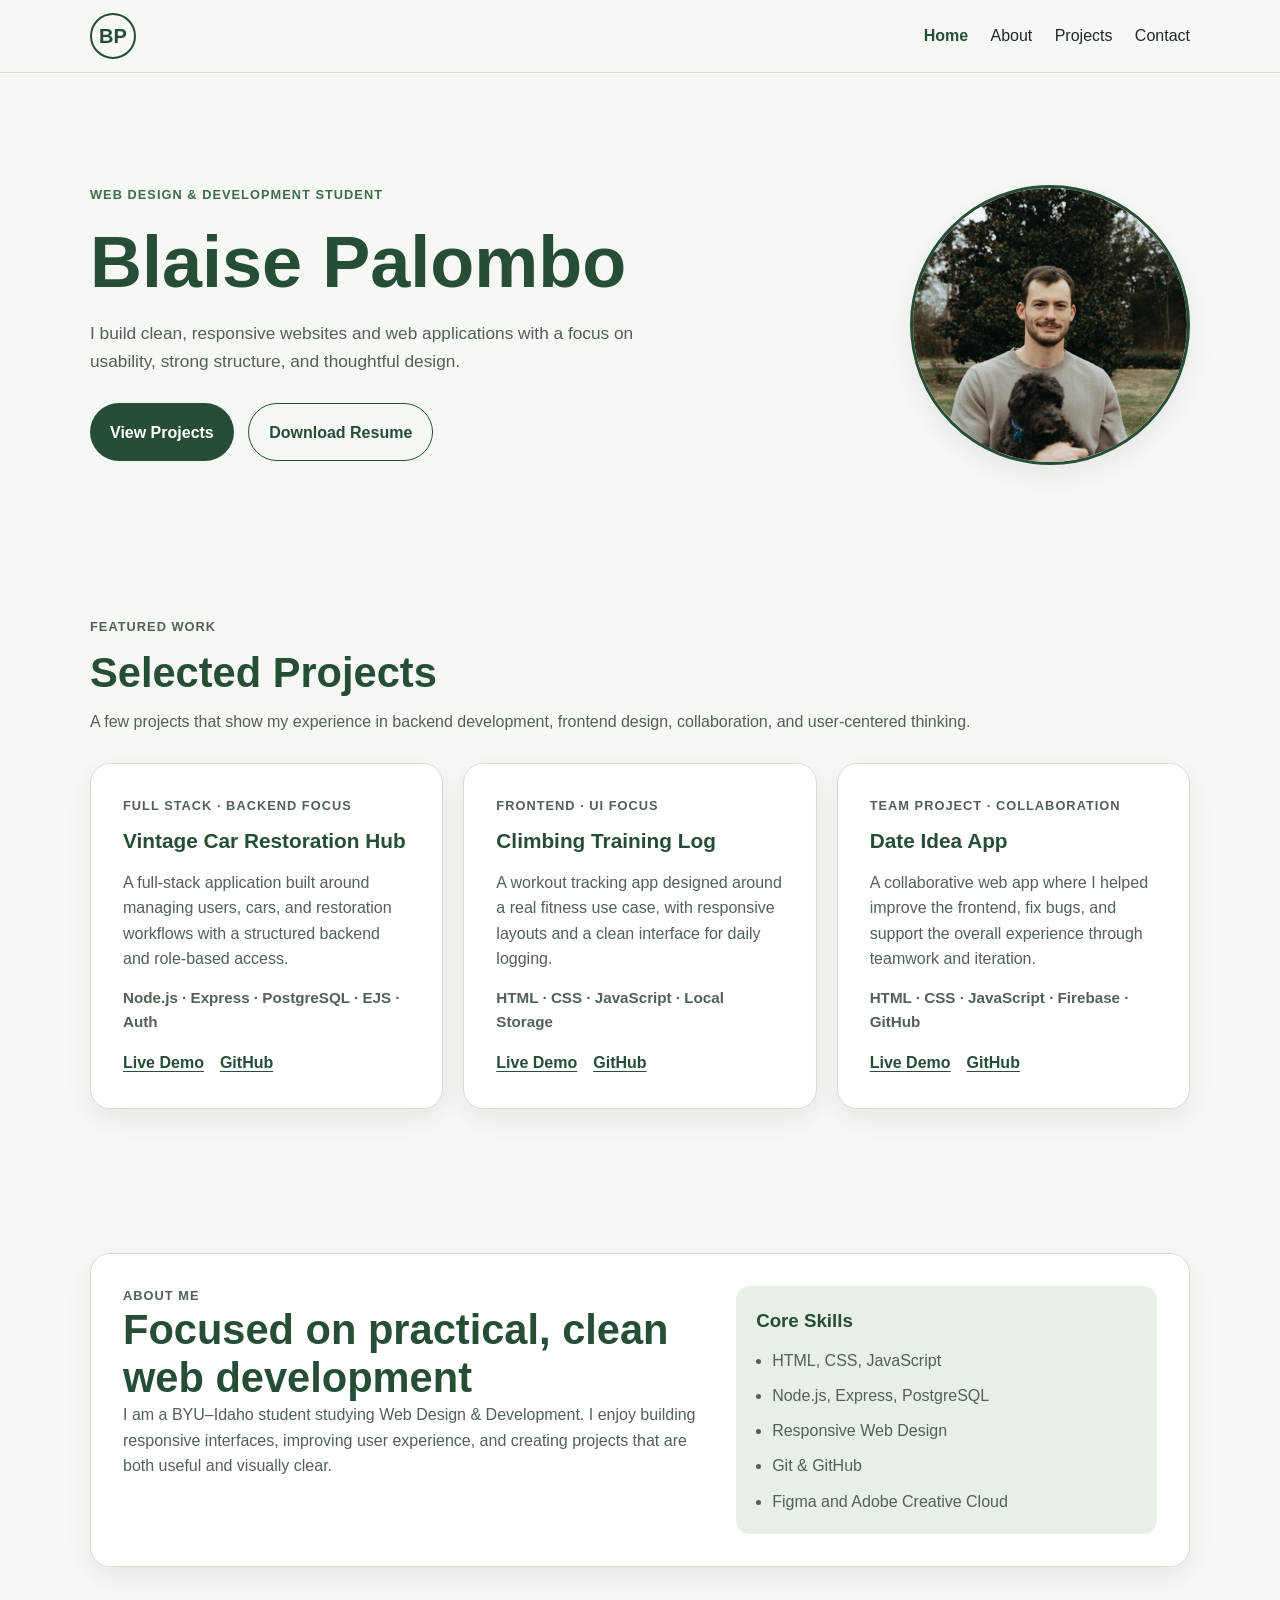
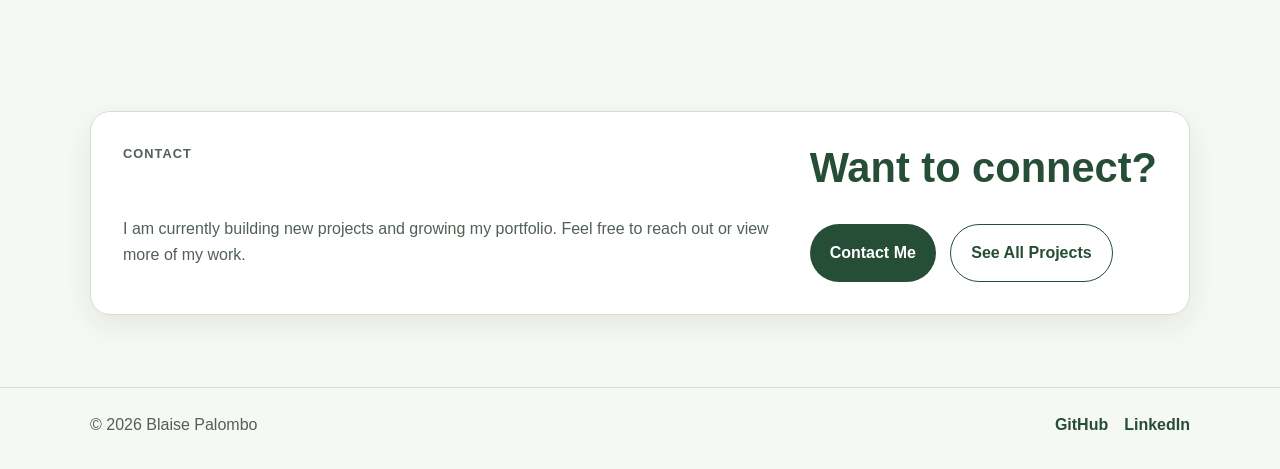
==== index.html @ 8763cf93 "updated project cards a bit" ====
<!DOCTYPE html>
<html lang="en">
<head>
  <meta charset="UTF-8" />
  <meta name="viewport" content="width=device-width, initial-scale=1.0" />
  <title>Blaise Palombo | Portfolio</title>
  <meta
    name="description"
    content="Portfolio website for Blaise Palombo, a Web Design & Development student building responsive web applications and user-focused digital experiences."
  />
  <link rel="stylesheet" href="css/styles.css" />
</head>
<body>
  <header class="site-header">
    <div class="container nav-wrapper">
      <a href="index.html" class="logo">BP</a>

      <button class="menu-toggle" aria-label="Toggle navigation" aria-expanded="false">
        <span></span>
        <span></span>
        <span></span>
      </button>

      <nav class="site-nav">
        <ul class="nav-list">
          <li><a href="index.html" class="active">Home</a></li>
          <li><a href="about.html">About</a></li>
          <li><a href="projects.html">Projects</a></li>
          <li><a href="contact.html">Contact</a></li>
        </ul>
      </nav>
    </div>
  </header>

  <main>
    <section class="hero">
      <div class="container hero-content">
        <p class="eyebrow hero-eyebrow">Web Design & Development Student</p>

        <div class="hero-title-wrap">
          <h1>Blaise Palombo</h1>
        </div>

        <div class="hero-image">
          <img src="images/personal_image.jpeg" alt="Blaise Palombo profile photo" />
        </div>

        <p class="hero-text">
          I build clean, responsive websites and web applications with a focus on
          usability, strong structure, and thoughtful design.
        </p>

        <div class="hero-buttons">
          <a href="projects.html" class="btn btn-primary">View Projects</a>
          <a href="assets/resume.pdf" class="btn btn-secondary" download>Download Resume</a>
        </div>
      </div>
    </section>

    <section class="featured-projects section-padding">
      <div class="container">
        <div class="section-heading">
          <p class="section-label">Featured Work</p>
          <h2>Selected Projects</h2>
          <p>
            A few projects that show my experience in backend development,
            frontend design, collaboration, and user-centered thinking.
          </p>
        </div>

        <div class="project-grid">
          <article class="project-card" onclick="window.location.href='projects.html#car-project'">
            <div class="project-card-content">
              <p class="project-tag">Full Stack · Backend Focus</p>
              <h3>Vintage Car Restoration Hub</h3>
              <p>
                A full-stack application built around managing users, cars, and
                restoration workflows with a structured backend and role-based access.
              </p>
              <p class="tech-stack">Node.js · Express · PostgreSQL · EJS · Auth</p>
              <div class="card-links">
                <a href="https://cse340-final-project-2wjq.onrender.com/" target="_blank" rel="noopener noreferrer" onclick="event.stopPropagation()">Live Demo</a>
                <a href="https://github.com/blaisepalombo/CSE340_FINAL_PROJECT" target="_blank" rel="noopener noreferrer" onclick="event.stopPropagation()">GitHub</a>
              </div>
            </div>
          </article>

          <article class="project-card" onclick="window.location.href='projects.html#climbing-project'">
            <div class="project-card-content">
              <p class="project-tag">Frontend · UI Focus</p>
              <h3>Climbing Training Log</h3>
              <p>
                A workout tracking app designed around a real fitness use case, with
                responsive layouts and a clean interface for daily logging.
              </p>
              <p class="tech-stack">HTML · CSS · JavaScript · Local Storage</p>
              <div class="card-links">
                <a href="https://climbing-training-log.onrender.com/" target="_blank" rel="noopener noreferrer" onclick="event.stopPropagation()">Live Demo</a>
                <a href="https://github.com/blaisepalombo/climbing-training-log" target="_blank" rel="noopener noreferrer" onclick="event.stopPropagation()">GitHub</a>
              </div>
            </div>
          </article>

          <article class="project-card" onclick="window.location.href='projects.html#date-project'">
            <div class="project-card-content">
              <p class="project-tag">Team Project · Collaboration</p>
              <h3>Date Idea App</h3>
              <p>
                A collaborative web app where I helped improve the frontend, fix bugs,
                and support the overall experience through teamwork and iteration.
              </p>
              <p class="tech-stack">HTML · CSS · JavaScript · Firebase · GitHub</p>
              <div class="card-links">
                <a href="https://wdd-x99-86659873-cf284.web.app/" target="_blank" rel="noopener noreferrer" onclick="event.stopPropagation()">Live Demo</a>
                <a href="https://github.com/ryguy8803/WDD-X99?tab=readme-ov-file" target="_blank" rel="noopener noreferrer" onclick="event.stopPropagation()">GitHub</a>
              </div>
            </div>
          </article>
        </div>
      </div>
    </section>

    <section class="about-preview section-padding">
      <div class="container about-preview-box">
        <div>
          <p class="section-label">About Me</p>
          <h2>Focused on practical, clean web development</h2>
          <p>
            I am a BYU–Idaho student studying Web Design & Development. I enjoy
            building responsive interfaces, improving user experience, and creating
            projects that are both useful and visually clear.
          </p>
        </div>

        <div class="skills-box">
          <h3>Core Skills</h3>
          <ul>
            <li>HTML, CSS, JavaScript</li>
            <li>Node.js, Express, PostgreSQL</li>
            <li>Responsive Web Design</li>
            <li>Git & GitHub</li>
            <li>Figma and Adobe Creative Cloud</li>
          </ul>
        </div>
      </div>
    </section>

    <section class="contact-cta section-padding">
      <div class="container cta-box">
        <p class="section-label">Contact</p>
        <h2>Want to connect?</h2>
        <p>
          I am currently building new projects and growing my portfolio. Feel free
          to reach out or view more of my work.
        </p>
        <div class="hero-buttons">
          <a href="contact.html" class="btn btn-primary">Contact Me</a>
          <a href="projects.html" class="btn btn-secondary">See All Projects</a>
        </div>
      </div>
    </section>
  </main>

  <footer class="site-footer">
    <div class="container footer-content">
      <p>&copy; 2026 Blaise Palombo</p>
      <div class="footer-links">
        <a href="https://github.com/blaisepalombo" target="_blank" rel="noopener noreferrer">GitHub</a>
        <a href="https://www.linkedin.com/in/blaise-palombo-29345a337" target="_blank" rel="noopener noreferrer">LinkedIn</a>
      </div>
    </div>
  </footer>

  <script src="js/main.js"></script>
</body>
</html>
---- css/styles.css ----
@import url("./base.css");
@import url("./components.css");
@import url("./pages.css");
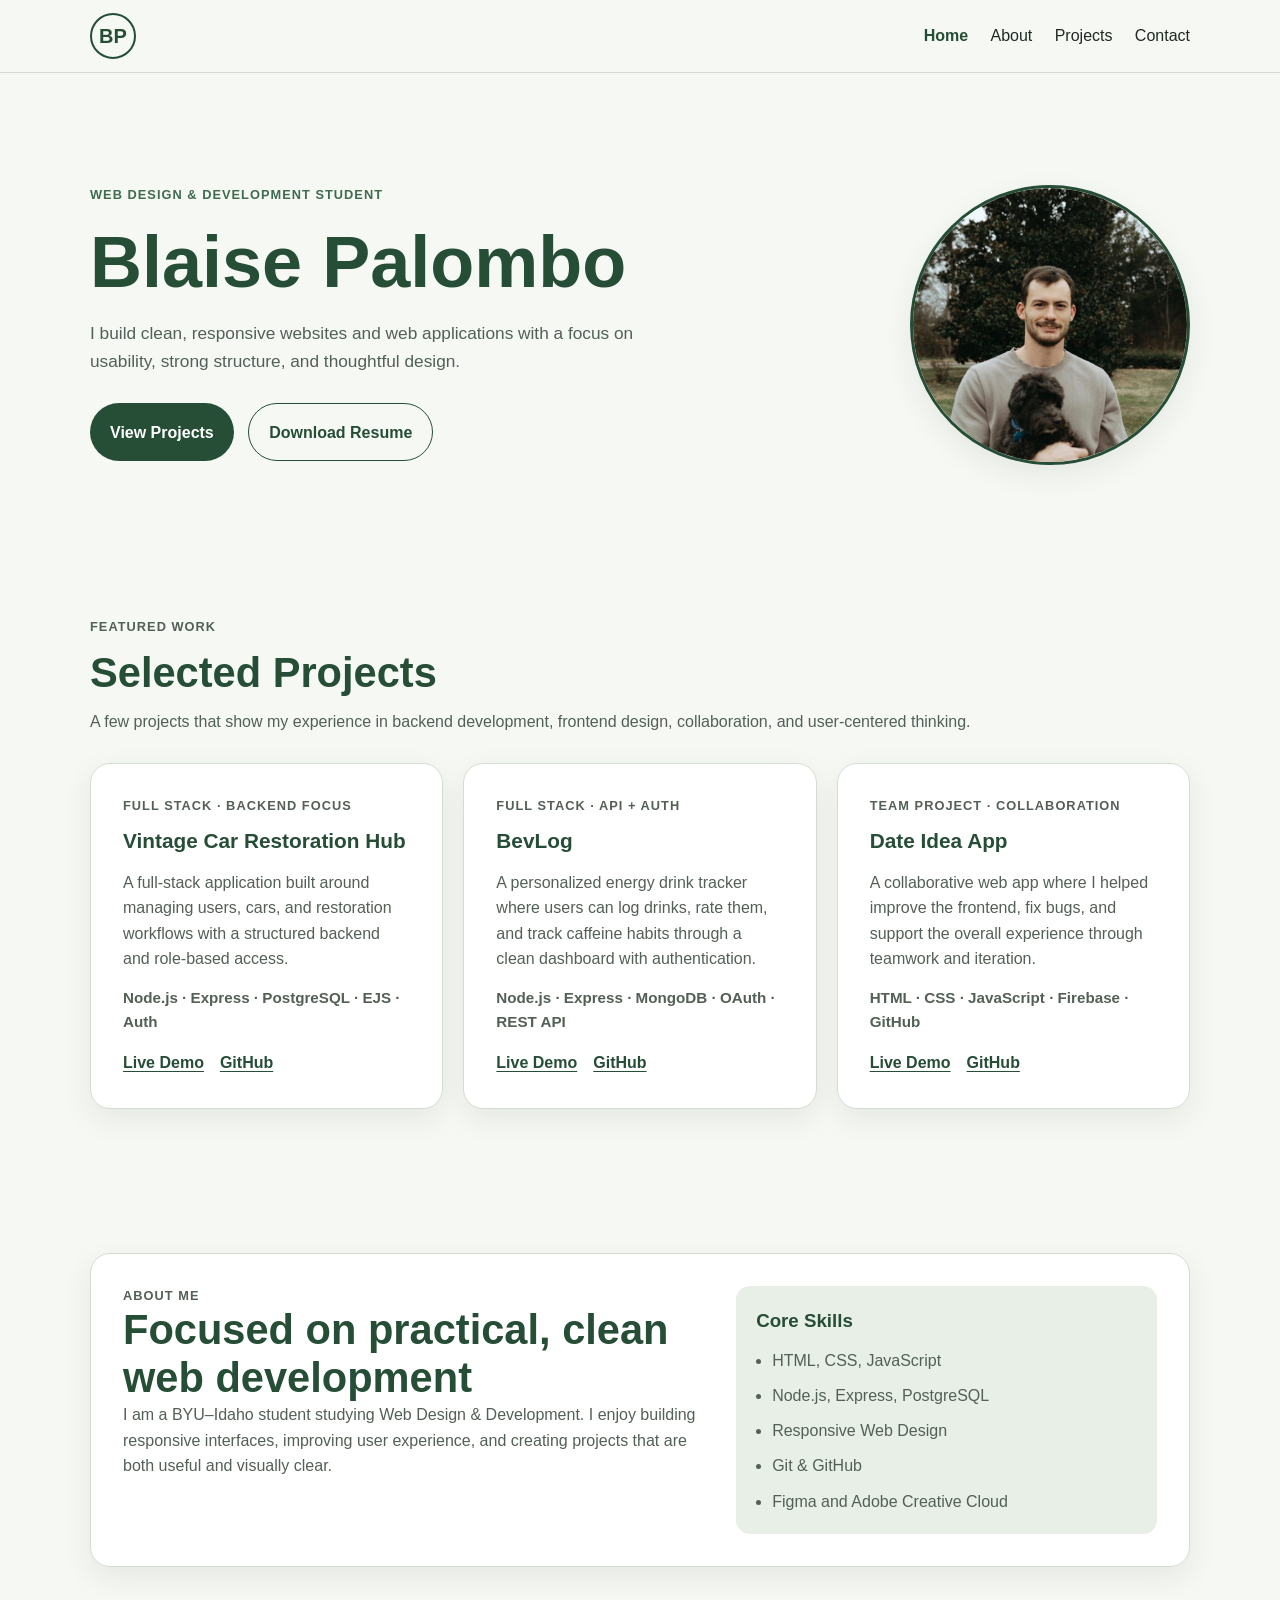
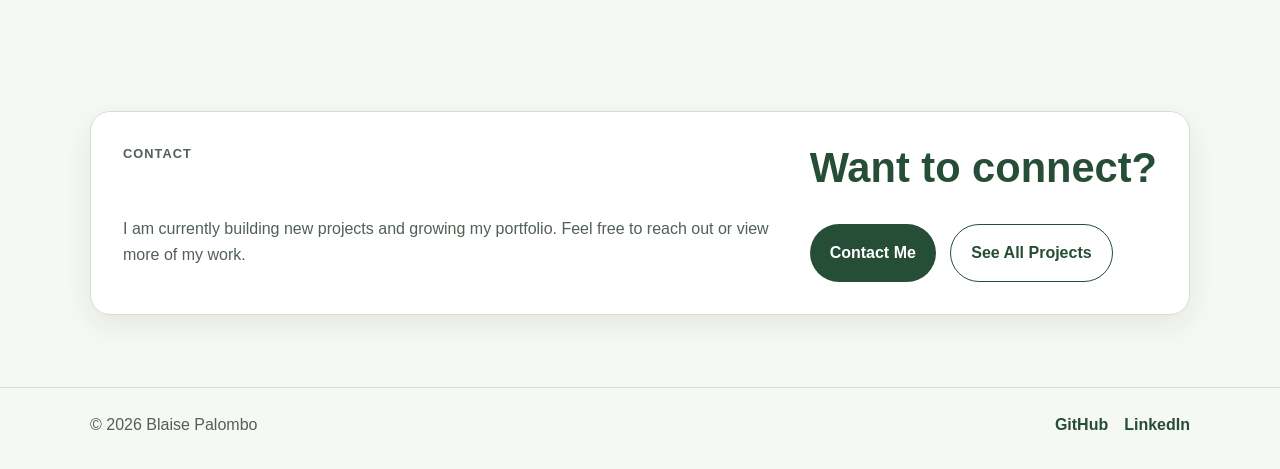
==== commit af83e0e0: "added new project, reorganized" ====
--- a/index.html
+++ b/index.html
@@ -85,18 +85,18 @@
             </div>
           </article>
 
-          <article class="project-card" onclick="window.location.href='projects.html#climbing-project'">
+          <article class="project-card" onclick="window.location.href='projects.html#bevlog-project'">
             <div class="project-card-content">
-              <p class="project-tag">Frontend · UI Focus</p>
-              <h3>Climbing Training Log</h3>
+              <p class="project-tag">Full Stack · API + Auth</p>
+              <h3>BevLog</h3>
               <p>
-                A workout tracking app designed around a real fitness use case, with
-                responsive layouts and a clean interface for daily logging.
+                A personalized energy drink tracker where users can log drinks, rate them,
+                and track caffeine habits through a clean dashboard with authentication.
               </p>
-              <p class="tech-stack">HTML · CSS · JavaScript · Local Storage</p>
+              <p class="tech-stack">Node.js · Express · MongoDB · OAuth · REST API</p>
               <div class="card-links">
-                <a href="https://climbing-training-log.onrender.com/" target="_blank" rel="noopener noreferrer" onclick="event.stopPropagation()">Live Demo</a>
-                <a href="https://github.com/blaisepalombo/climbing-training-log" target="_blank" rel="noopener noreferrer" onclick="event.stopPropagation()">GitHub</a>
+                <a href="https://project-2-80o0.onrender.com/" target="_blank" rel="noopener noreferrer" onclick="event.stopPropagation()">Live Demo</a>
+                <a href="https://github.com/blaisepalombo/Project_2" target="_blank" rel="noopener noreferrer" onclick="event.stopPropagation()">GitHub</a>
               </div>
             </div>
           </article>
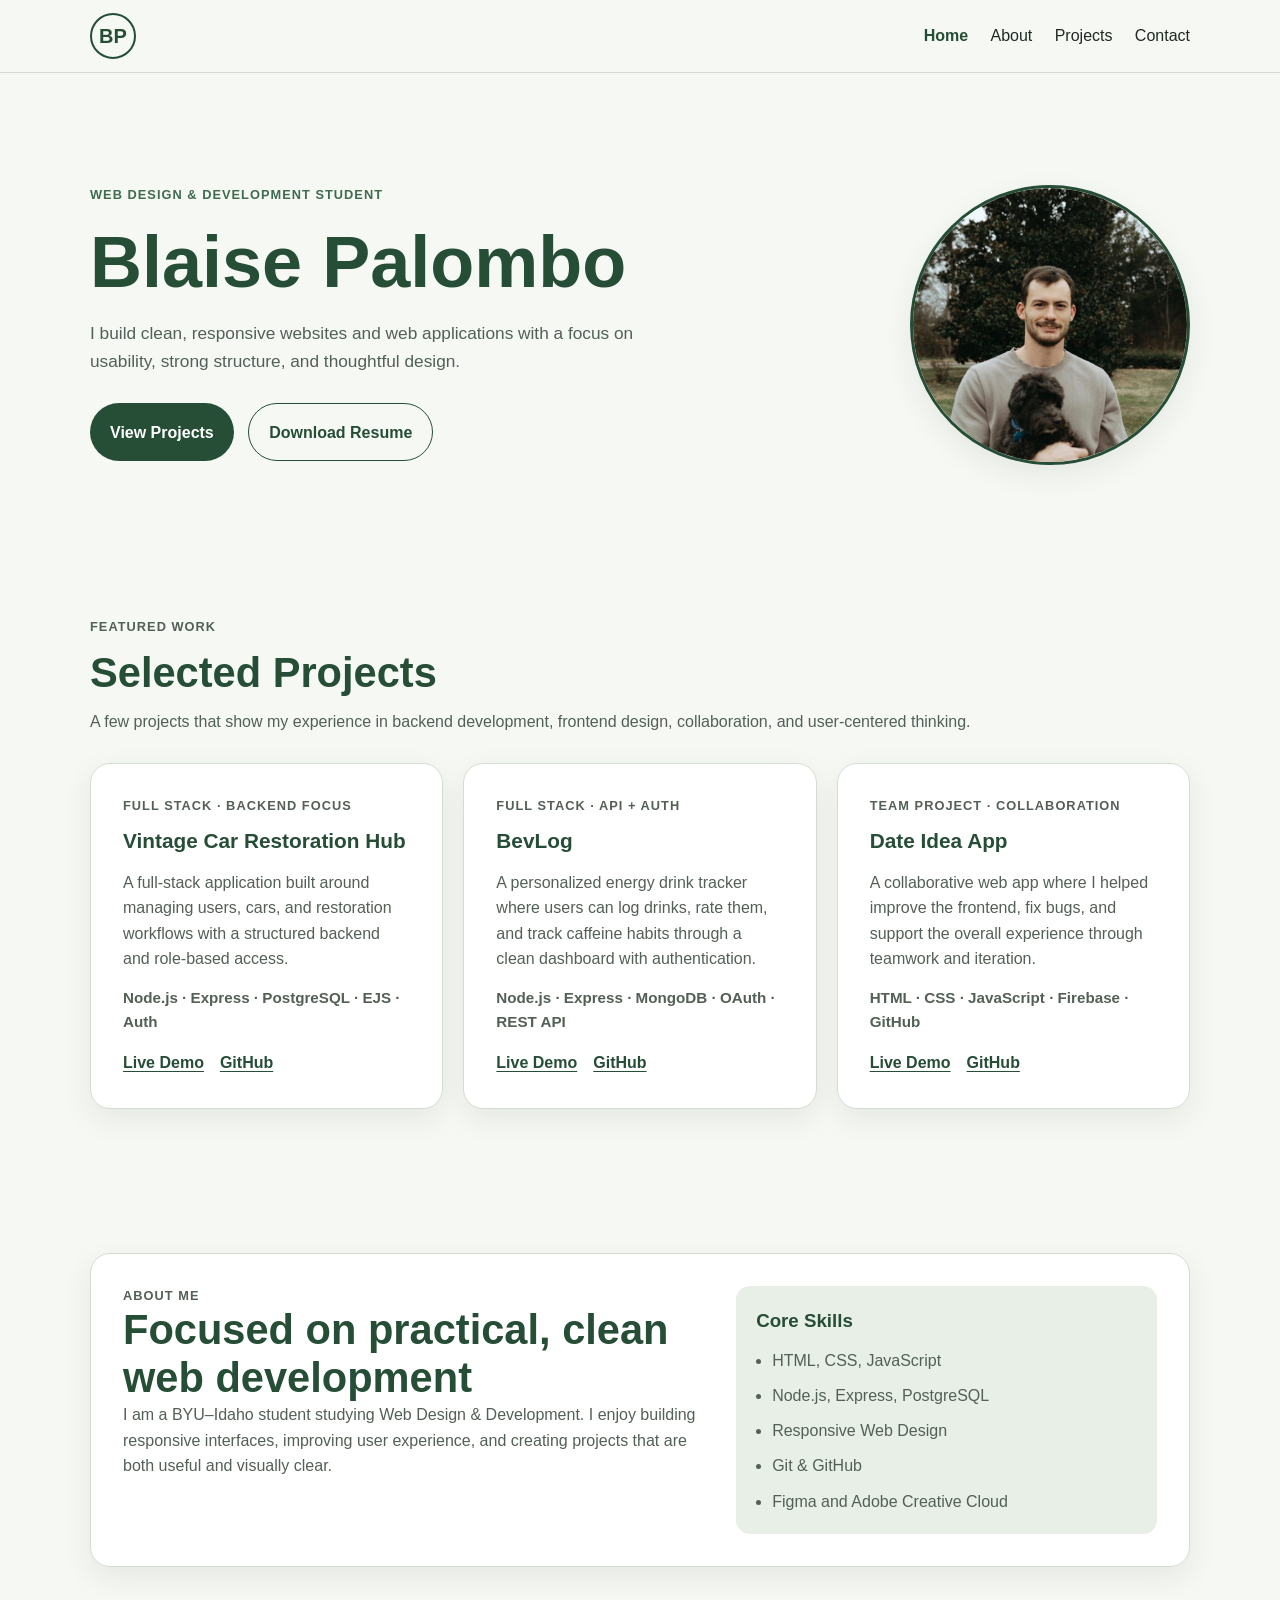
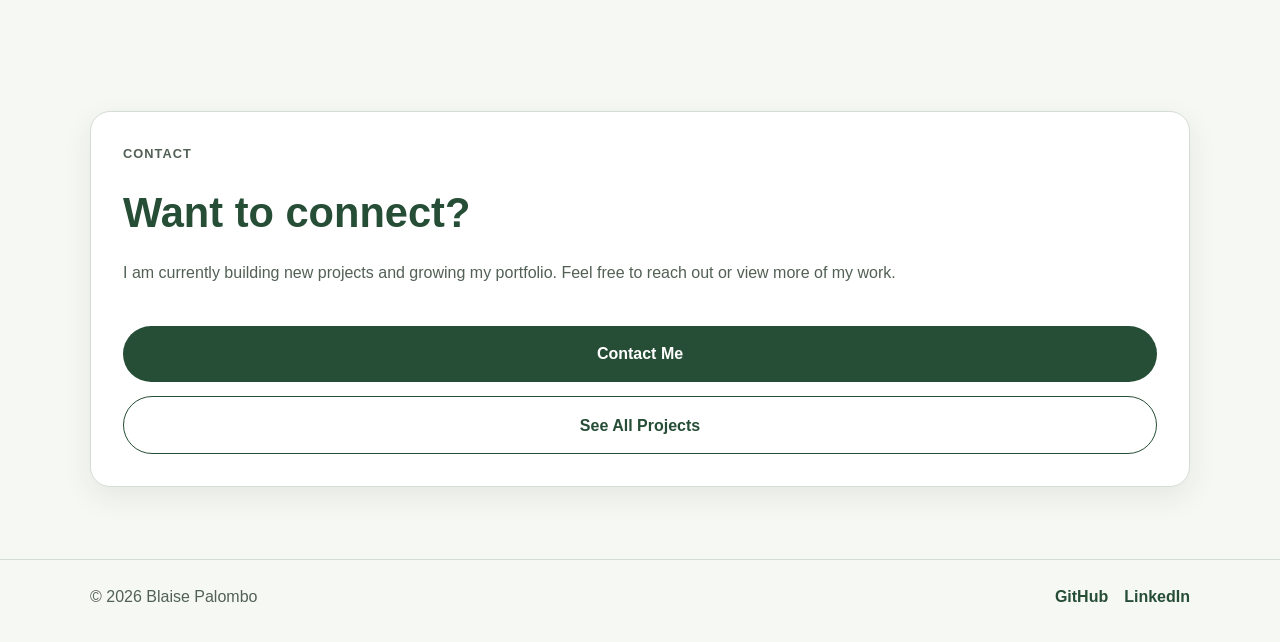
==== commit 2d79a695: "changed some buttons around to look better on mobile" ====
--- a/index.html
+++ b/index.html
@@ -153,7 +153,7 @@
           I am currently building new projects and growing my portfolio. Feel free
           to reach out or view more of my work.
         </p>
-        <div class="hero-buttons">
+        <div class="cta-buttons">
           <a href="contact.html" class="btn btn-primary">Contact Me</a>
           <a href="projects.html" class="btn btn-secondary">See All Projects</a>
         </div>
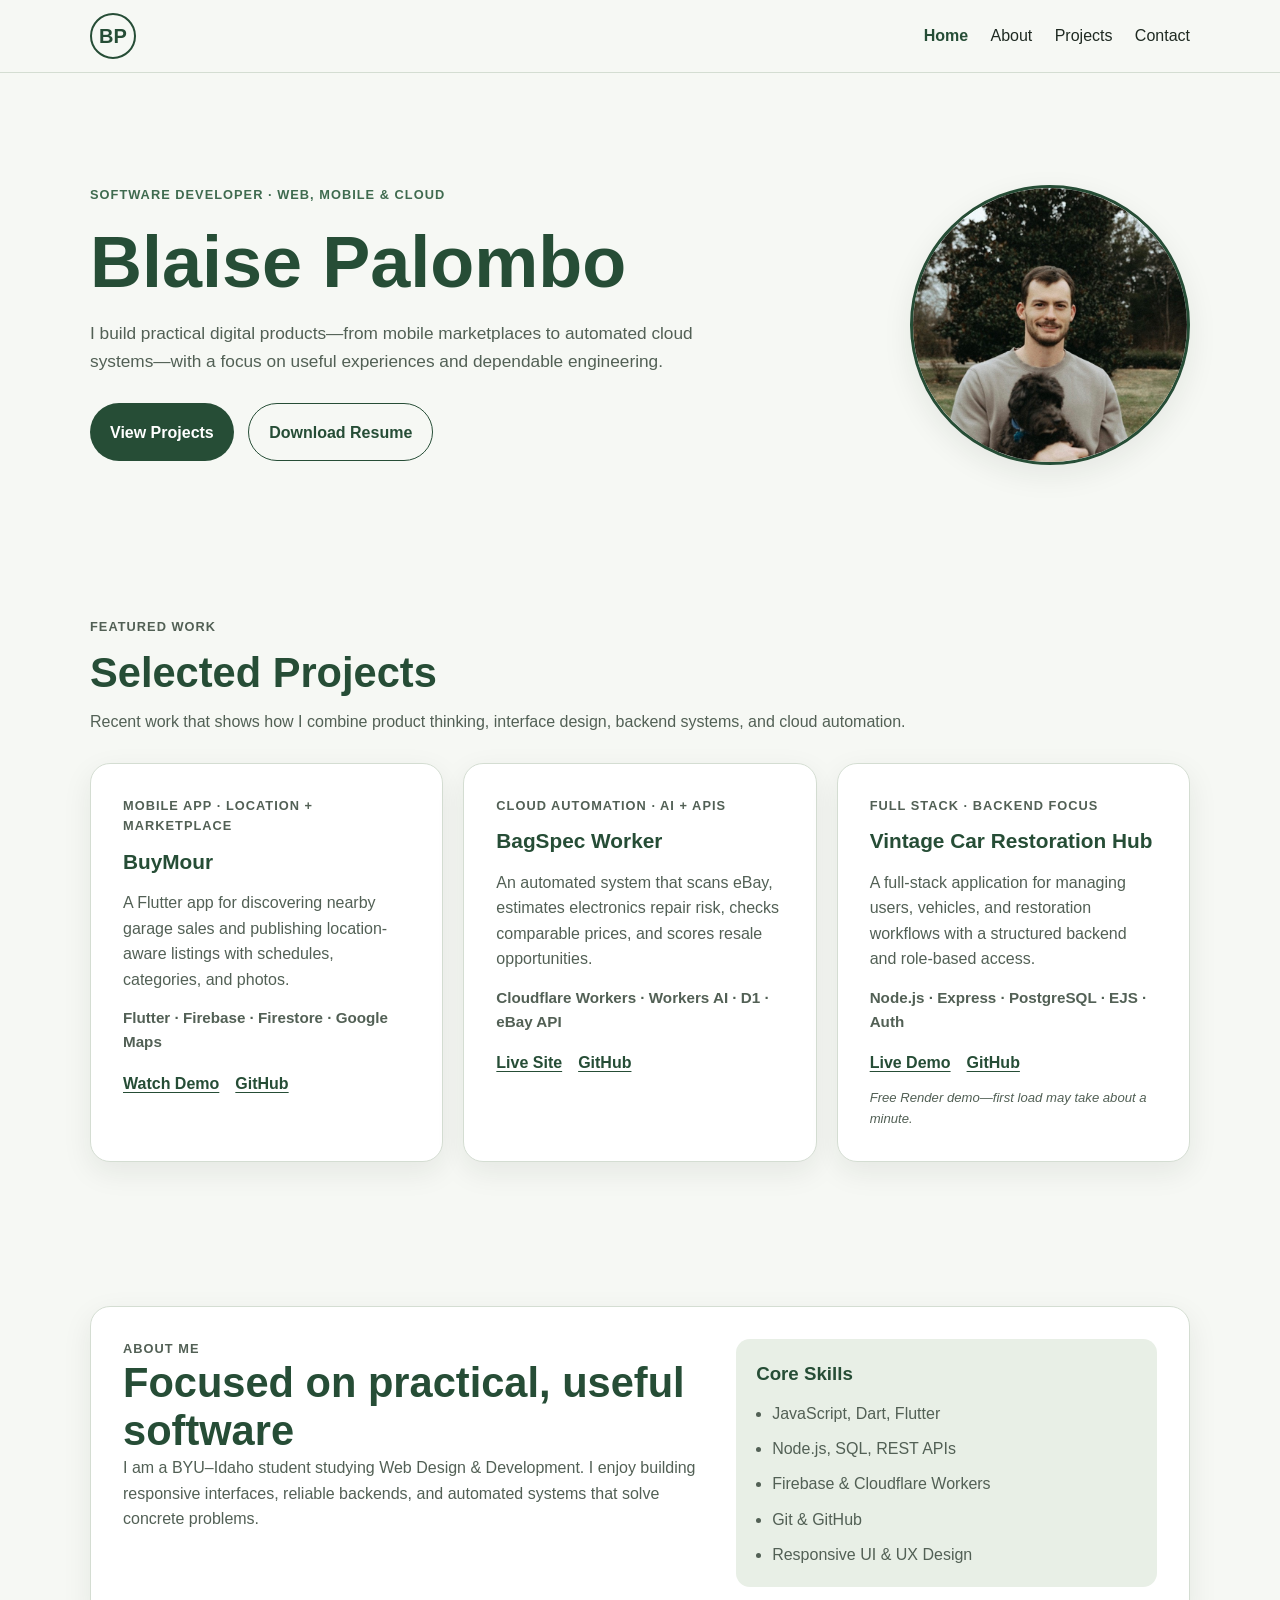
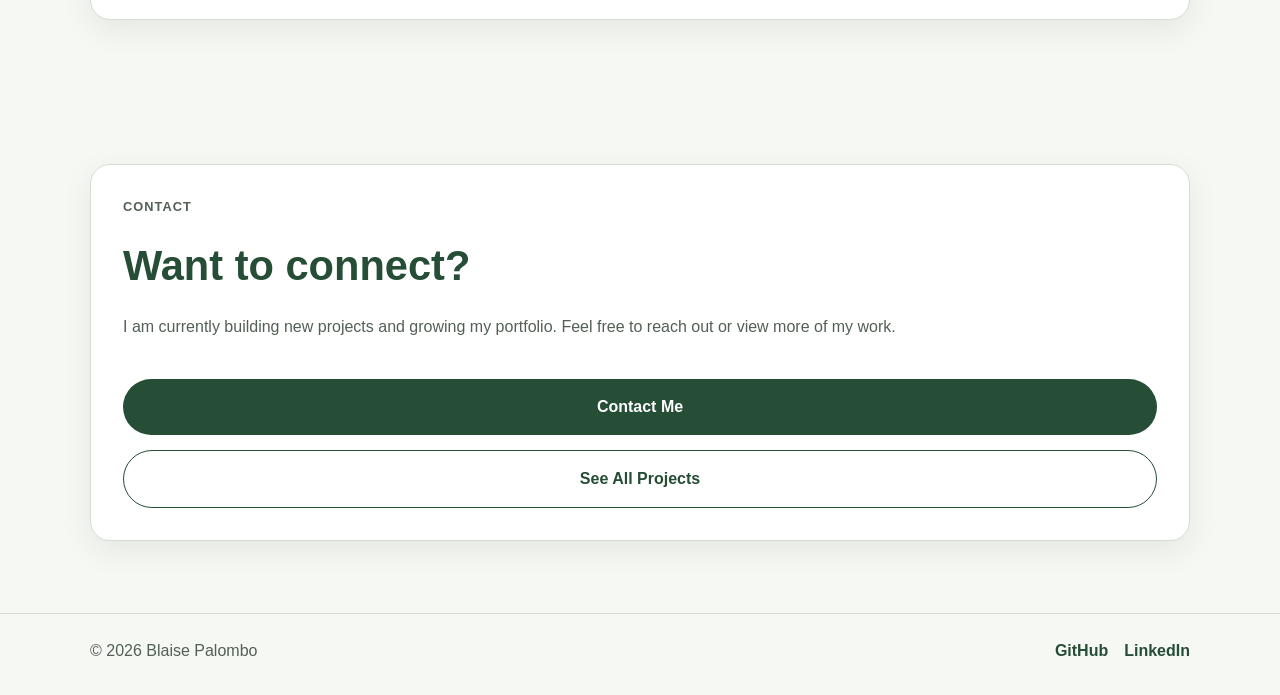
==== commit c421f1fe: "Update portfolio with BuyMour and BagSpec" ====
--- a/index.html
+++ b/index.html
@@ -6,7 +6,7 @@
   <title>Blaise Palombo | Portfolio</title>
   <meta
     name="description"
-    content="Portfolio website for Blaise Palombo, a Web Design & Development student building responsive web applications and user-focused digital experiences."
+    content="Portfolio website for Blaise Palombo, a Web Design &amp; Development student building responsive web applications and user-focused digital experiences."
   />
   <link rel="stylesheet" href="css/styles.css" />
 </head>
@@ -35,7 +35,7 @@
   <main>
     <section class="hero">
       <div class="container hero-content">
-        <p class="eyebrow hero-eyebrow">Web Design & Development Student</p>
+        <p class="eyebrow hero-eyebrow">Software Developer · Web, Mobile &amp; Cloud</p>
 
         <div class="hero-title-wrap">
           <h1>Blaise Palombo</h1>
@@ -46,13 +46,13 @@
         </div>
 
         <p class="hero-text">
-          I build clean, responsive websites and web applications with a focus on
-          usability, strong structure, and thoughtful design.
+          I build practical digital products—from mobile marketplaces to automated
+          cloud systems—with a focus on useful experiences and dependable engineering.
         </p>
 
         <div class="hero-buttons">
           <a href="projects.html" class="btn btn-primary">View Projects</a>
-          <a href="assets/resume.pdf" class="btn btn-secondary" download>Download Resume</a>
+          <a href="assets/Resume_BlaisePalombo.pdf" class="btn btn-secondary" download>Download Resume</a>
         </div>
       </div>
     </section>
@@ -63,57 +63,58 @@
           <p class="section-label">Featured Work</p>
           <h2>Selected Projects</h2>
           <p>
-            A few projects that show my experience in backend development,
-            frontend design, collaboration, and user-centered thinking.
+            Recent work that shows how I combine product thinking, interface design,
+            backend systems, and cloud automation.
           </p>
         </div>
 
         <div class="project-grid">
+          <article class="project-card" onclick="window.location.href='projects.html#buymour-project'">
+            <div class="project-card-content">
+              <p class="project-tag">Mobile App · Location + Marketplace</p>
+              <h3>BuyMour</h3>
+              <p>
+                A Flutter app for discovering nearby garage sales and publishing
+                location-aware listings with schedules, categories, and photos.
+              </p>
+              <p class="tech-stack">Flutter · Firebase · Firestore · Google Maps</p>
+              <div class="card-links">
+                <a href="https://youtube.com/shorts/5besoRMktX0?feature=share" target="_blank" rel="noopener noreferrer" onclick="event.stopPropagation()">Watch Demo</a>
+                <a href="https://github.com/blaisepalombo/buymour" target="_blank" rel="noopener noreferrer" onclick="event.stopPropagation()">GitHub</a>
+              </div>
+            </div>
+          </article>
+
+          <article class="project-card" onclick="window.location.href='projects.html#bagspec-project'">
+            <div class="project-card-content">
+              <p class="project-tag">Cloud Automation · AI + APIs</p>
+              <h3>BagSpec Worker</h3>
+              <p>
+                An automated system that scans eBay, estimates electronics repair risk,
+                checks comparable prices, and scores resale opportunities.
+              </p>
+              <p class="tech-stack">Cloudflare Workers · Workers AI · D1 · eBay API</p>
+              <div class="card-links">
+                <a href="https://bagspec.com" target="_blank" rel="noopener noreferrer" onclick="event.stopPropagation()">Live Site</a>
+                <a href="https://github.com/blaisepalombo/bagspec-worker" target="_blank" rel="noopener noreferrer" onclick="event.stopPropagation()">GitHub</a>
+              </div>
+            </div>
+          </article>
+
           <article class="project-card" onclick="window.location.href='projects.html#car-project'">
             <div class="project-card-content">
               <p class="project-tag">Full Stack · Backend Focus</p>
               <h3>Vintage Car Restoration Hub</h3>
               <p>
-                A full-stack application built around managing users, cars, and
-                restoration workflows with a structured backend and role-based access.
+                A full-stack application for managing users, vehicles, and restoration
+                workflows with a structured backend and role-based access.
               </p>
               <p class="tech-stack">Node.js · Express · PostgreSQL · EJS · Auth</p>
               <div class="card-links">
                 <a href="https://cse340-final-project-2wjq.onrender.com/" target="_blank" rel="noopener noreferrer" onclick="event.stopPropagation()">Live Demo</a>
                 <a href="https://github.com/blaisepalombo/CSE340_FINAL_PROJECT" target="_blank" rel="noopener noreferrer" onclick="event.stopPropagation()">GitHub</a>
               </div>
-            </div>
-          </article>
-
-          <article class="project-card" onclick="window.location.href='projects.html#bevlog-project'">
-            <div class="project-card-content">
-              <p class="project-tag">Full Stack · API + Auth</p>
-              <h3>BevLog</h3>
-              <p>
-                A personalized energy drink tracker where users can log drinks, rate them,
-                and track caffeine habits through a clean dashboard with authentication.
-              </p>
-              <p class="tech-stack">Node.js · Express · MongoDB · OAuth · REST API</p>
-              <div class="card-links">
-                <a href="https://project-2-80o0.onrender.com/" target="_blank" rel="noopener noreferrer" onclick="event.stopPropagation()">Live Demo</a>
-                <a href="https://github.com/blaisepalombo/Project_2" target="_blank" rel="noopener noreferrer" onclick="event.stopPropagation()">GitHub</a>
-              </div>
-            </div>
-          </article>
-
-          <article class="project-card" onclick="window.location.href='projects.html#date-project'">
-            <div class="project-card-content">
-              <p class="project-tag">Team Project · Collaboration</p>
-              <h3>Date Idea App</h3>
-              <p>
-                A collaborative web app where I helped improve the frontend, fix bugs,
-                and support the overall experience through teamwork and iteration.
-              </p>
-              <p class="tech-stack">HTML · CSS · JavaScript · Firebase · GitHub</p>
-              <div class="card-links">
-                <a href="https://wdd-x99-86659873-cf284.web.app/" target="_blank" rel="noopener noreferrer" onclick="event.stopPropagation()">Live Demo</a>
-                <a href="https://github.com/ryguy8803/WDD-X99?tab=readme-ov-file" target="_blank" rel="noopener noreferrer" onclick="event.stopPropagation()">GitHub</a>
-              </div>
+              <p class="demo-note">Free Render demo—first load may take about a minute.</p>
             </div>
           </article>
         </div>
@@ -124,22 +125,22 @@
       <div class="container about-preview-box">
         <div>
           <p class="section-label">About Me</p>
-          <h2>Focused on practical, clean web development</h2>
+          <h2>Focused on practical, useful software</h2>
           <p>
-            I am a BYU–Idaho student studying Web Design & Development. I enjoy
-            building responsive interfaces, improving user experience, and creating
-            projects that are both useful and visually clear.
+            I am a BYU–Idaho student studying Web Design &amp; Development. I enjoy
+            building responsive interfaces, reliable backends, and automated systems
+            that solve concrete problems.
           </p>
         </div>
 
         <div class="skills-box">
           <h3>Core Skills</h3>
           <ul>
-            <li>HTML, CSS, JavaScript</li>
-            <li>Node.js, Express, PostgreSQL</li>
-            <li>Responsive Web Design</li>
-            <li>Git & GitHub</li>
-            <li>Figma and Adobe Creative Cloud</li>
+            <li>JavaScript, Dart, Flutter</li>
+            <li>Node.js, SQL, REST APIs</li>
+            <li>Firebase &amp; Cloudflare Workers</li>
+            <li>Git &amp; GitHub</li>
+            <li>Responsive UI &amp; UX Design</li>
           </ul>
         </div>
       </div>
@@ -173,4 +174,4 @@
 
   <script src="js/main.js"></script>
 </body>
-</html>+</html>
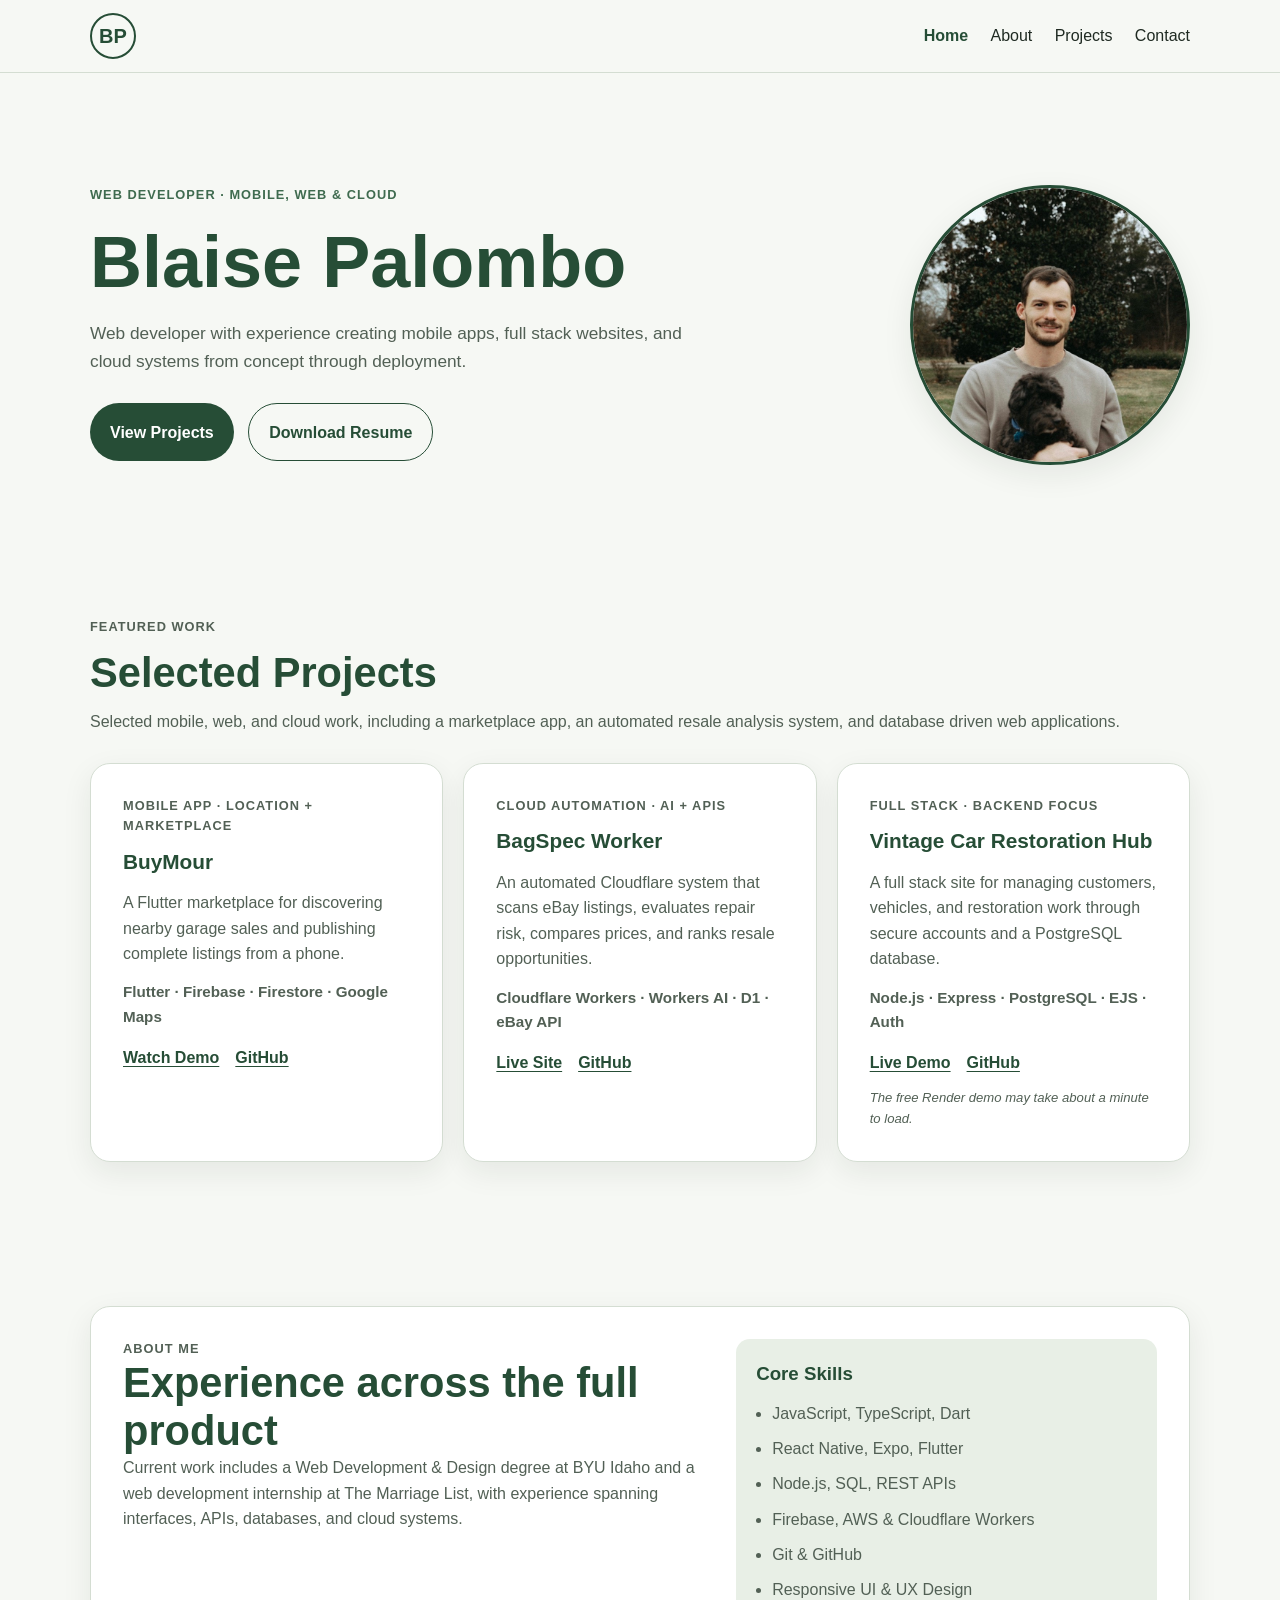
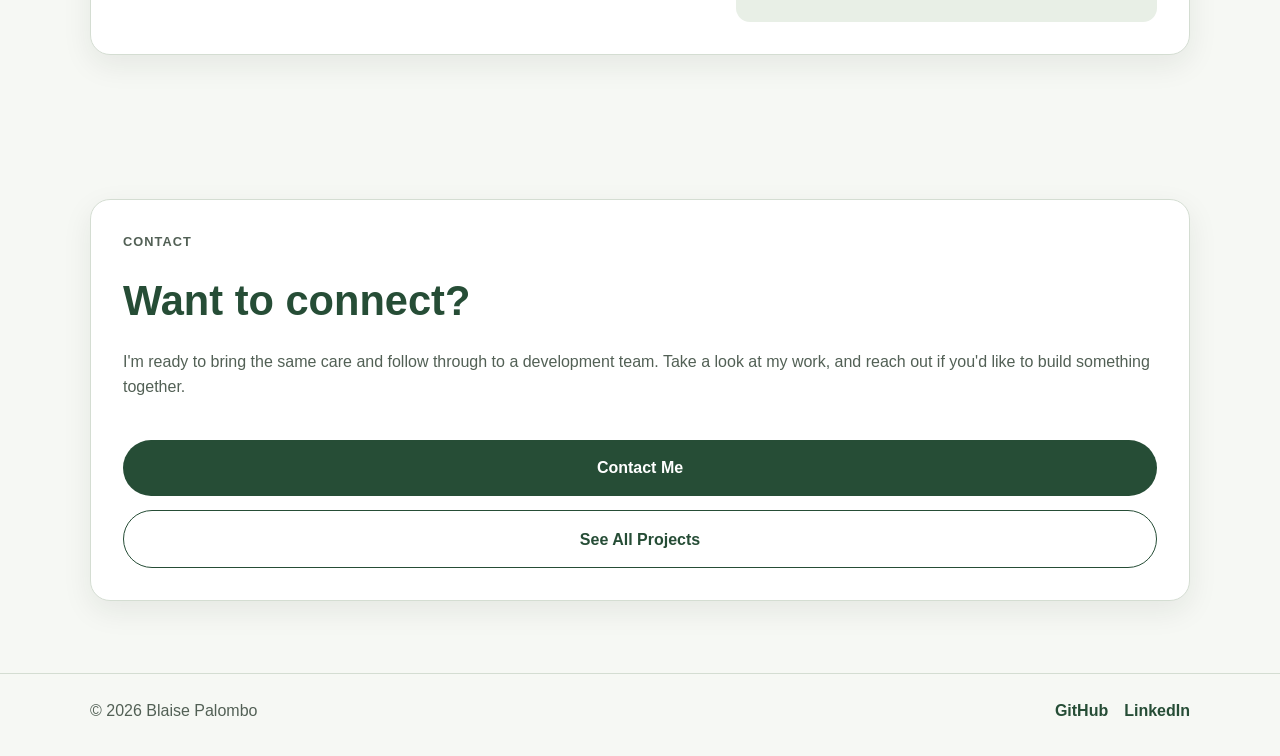
==== commit b96a7b46: "Updated paragrapghs" ====
--- a/index.html
+++ b/index.html
@@ -6,7 +6,7 @@
   <title>Blaise Palombo | Portfolio</title>
   <meta
     name="description"
-    content="Portfolio website for Blaise Palombo, a Web Design &amp; Development student building responsive web applications and user-focused digital experiences."
+    content="Portfolio of Blaise Palombo, a Web Development and Design student who builds mobile apps, full stack websites, and cloud systems."
   />
   <link rel="stylesheet" href="css/styles.css" />
 </head>
@@ -35,7 +35,7 @@
   <main>
     <section class="hero">
       <div class="container hero-content">
-        <p class="eyebrow hero-eyebrow">Software Developer · Web, Mobile &amp; Cloud</p>
+        <p class="eyebrow hero-eyebrow">Web Developer &middot; Mobile, Web &amp; Cloud</p>
 
         <div class="hero-title-wrap">
           <h1>Blaise Palombo</h1>
@@ -46,8 +46,8 @@
         </div>
 
         <p class="hero-text">
-          I build practical digital products—from mobile marketplaces to automated
-          cloud systems—with a focus on useful experiences and dependable engineering.
+          Web developer with experience creating mobile apps, full stack websites,
+          and cloud systems from concept through deployment.
         </p>
 
         <div class="hero-buttons">
@@ -63,21 +63,21 @@
           <p class="section-label">Featured Work</p>
           <h2>Selected Projects</h2>
           <p>
-            Recent work that shows how I combine product thinking, interface design,
-            backend systems, and cloud automation.
+            Selected mobile, web, and cloud work, including a marketplace app, an
+            automated resale analysis system, and database driven web applications.
           </p>
         </div>
 
         <div class="project-grid">
           <article class="project-card" onclick="window.location.href='projects.html#buymour-project'">
             <div class="project-card-content">
-              <p class="project-tag">Mobile App · Location + Marketplace</p>
+              <p class="project-tag">Mobile App &middot; Location + Marketplace</p>
               <h3>BuyMour</h3>
               <p>
-                A Flutter app for discovering nearby garage sales and publishing
-                location-aware listings with schedules, categories, and photos.
+                A Flutter marketplace for discovering nearby garage sales and
+                publishing complete listings from a phone.
               </p>
-              <p class="tech-stack">Flutter · Firebase · Firestore · Google Maps</p>
+              <p class="tech-stack">Flutter &middot; Firebase &middot; Firestore &middot; Google Maps</p>
               <div class="card-links">
                 <a href="https://youtube.com/shorts/5besoRMktX0?feature=share" target="_blank" rel="noopener noreferrer" onclick="event.stopPropagation()">Watch Demo</a>
                 <a href="https://github.com/blaisepalombo/buymour" target="_blank" rel="noopener noreferrer" onclick="event.stopPropagation()">GitHub</a>
@@ -87,13 +87,13 @@
 
           <article class="project-card" onclick="window.location.href='projects.html#bagspec-project'">
             <div class="project-card-content">
-              <p class="project-tag">Cloud Automation · AI + APIs</p>
+              <p class="project-tag">Cloud Automation &middot; AI + APIs</p>
               <h3>BagSpec Worker</h3>
               <p>
-                An automated system that scans eBay, estimates electronics repair risk,
-                checks comparable prices, and scores resale opportunities.
+                An automated Cloudflare system that scans eBay listings,
+                evaluates repair risk, compares prices, and ranks resale opportunities.
               </p>
-              <p class="tech-stack">Cloudflare Workers · Workers AI · D1 · eBay API</p>
+              <p class="tech-stack">Cloudflare Workers &middot; Workers AI &middot; D1 &middot; eBay API</p>
               <div class="card-links">
                 <a href="https://bagspec.com" target="_blank" rel="noopener noreferrer" onclick="event.stopPropagation()">Live Site</a>
                 <a href="https://github.com/blaisepalombo/bagspec-worker" target="_blank" rel="noopener noreferrer" onclick="event.stopPropagation()">GitHub</a>
@@ -103,18 +103,18 @@
 
           <article class="project-card" onclick="window.location.href='projects.html#car-project'">
             <div class="project-card-content">
-              <p class="project-tag">Full Stack · Backend Focus</p>
+              <p class="project-tag">Full Stack &middot; Backend Focus</p>
               <h3>Vintage Car Restoration Hub</h3>
               <p>
-                A full-stack application for managing users, vehicles, and restoration
-                workflows with a structured backend and role-based access.
+                A full stack site for managing customers, vehicles, and restoration
+                work through secure accounts and a PostgreSQL database.
               </p>
-              <p class="tech-stack">Node.js · Express · PostgreSQL · EJS · Auth</p>
+              <p class="tech-stack">Node.js &middot; Express &middot; PostgreSQL &middot; EJS &middot; Auth</p>
               <div class="card-links">
                 <a href="https://cse340-final-project-2wjq.onrender.com/" target="_blank" rel="noopener noreferrer" onclick="event.stopPropagation()">Live Demo</a>
                 <a href="https://github.com/blaisepalombo/CSE340_FINAL_PROJECT" target="_blank" rel="noopener noreferrer" onclick="event.stopPropagation()">GitHub</a>
               </div>
-              <p class="demo-note">Free Render demo—first load may take about a minute.</p>
+              <p class="demo-note">The free Render demo may take about a minute to load.</p>
             </div>
           </article>
         </div>
@@ -125,20 +125,21 @@
       <div class="container about-preview-box">
         <div>
           <p class="section-label">About Me</p>
-          <h2>Focused on practical, useful software</h2>
+          <h2>Experience across the full product</h2>
           <p>
-            I am a BYU–Idaho student studying Web Design &amp; Development. I enjoy
-            building responsive interfaces, reliable backends, and automated systems
-            that solve concrete problems.
+            Current work includes a Web Development &amp; Design degree at BYU Idaho
+            and a web development internship at The Marriage List, with experience
+            spanning interfaces, APIs, databases, and cloud systems.
           </p>
         </div>
 
         <div class="skills-box">
           <h3>Core Skills</h3>
           <ul>
-            <li>JavaScript, Dart, Flutter</li>
+            <li>JavaScript, TypeScript, Dart</li>
+            <li>React Native, Expo, Flutter</li>
             <li>Node.js, SQL, REST APIs</li>
-            <li>Firebase &amp; Cloudflare Workers</li>
+            <li>Firebase, AWS &amp; Cloudflare Workers</li>
             <li>Git &amp; GitHub</li>
             <li>Responsive UI &amp; UX Design</li>
           </ul>
@@ -151,8 +152,8 @@
         <p class="section-label">Contact</p>
         <h2>Want to connect?</h2>
         <p>
-          I am currently building new projects and growing my portfolio. Feel free
-          to reach out or view more of my work.
+          I'm ready to bring the same care and follow through to a development team.
+          Take a look at my work, and reach out if you'd like to build something together.
         </p>
         <div class="cta-buttons">
           <a href="contact.html" class="btn btn-primary">Contact Me</a>
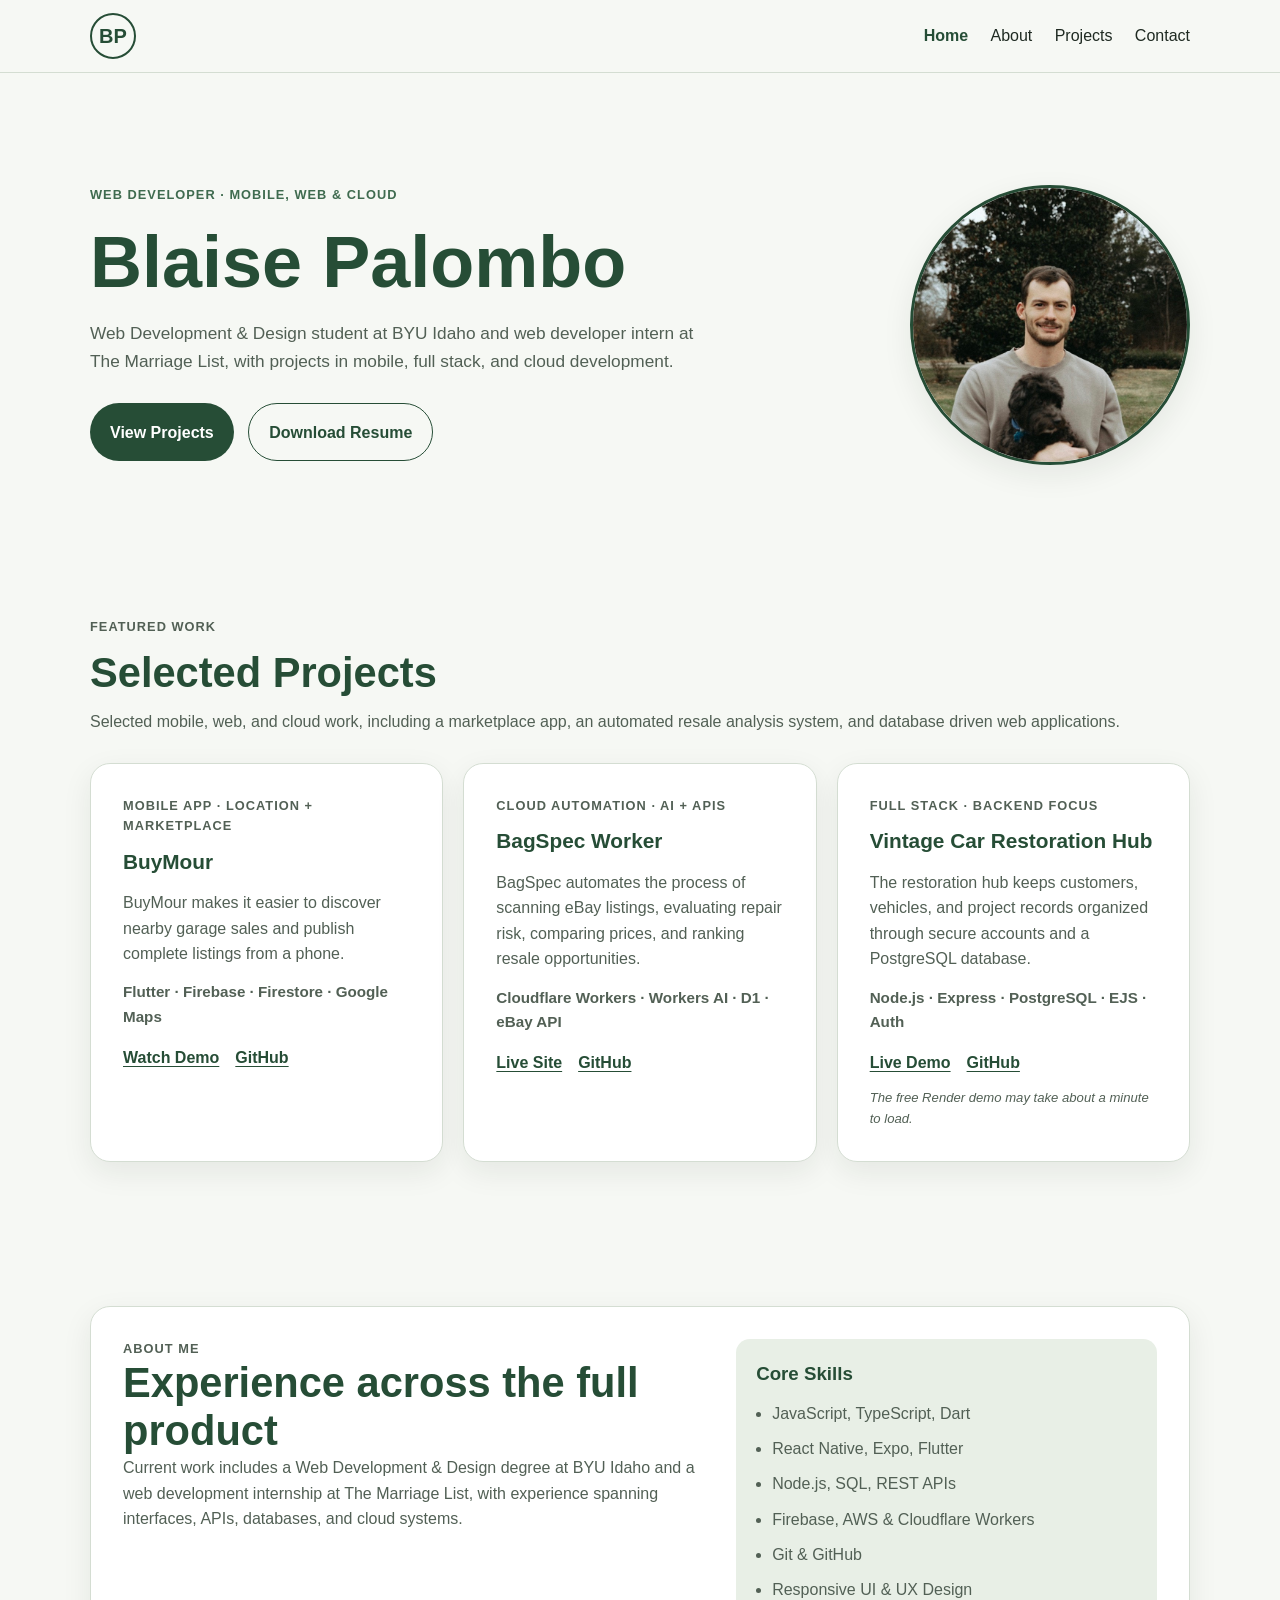
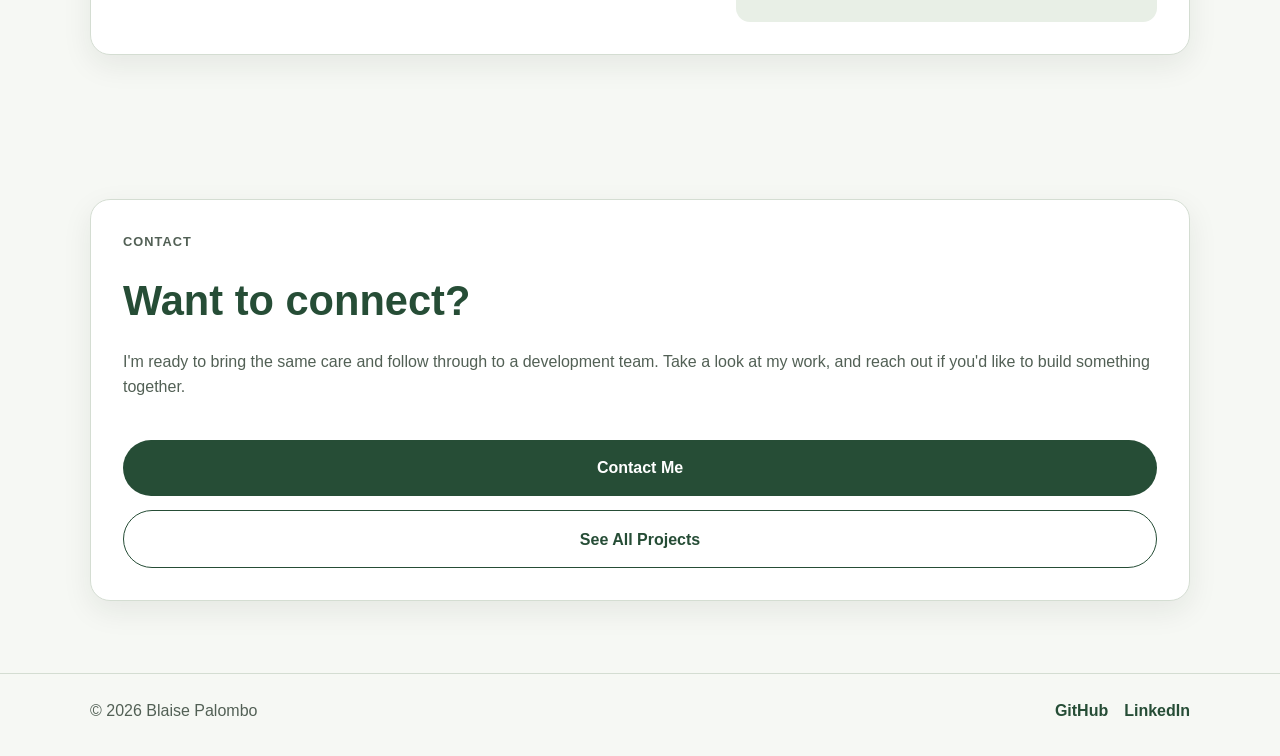
==== commit 00d9a7b2: "Refine portfolio project copy" ====
--- a/index.html
+++ b/index.html
@@ -46,8 +46,8 @@
         </div>
 
         <p class="hero-text">
-          Web developer with experience creating mobile apps, full stack websites,
-          and cloud systems from concept through deployment.
+          Web Development &amp; Design student at BYU Idaho and web developer intern
+          at The Marriage List, with projects in mobile, full stack, and cloud development.
         </p>
 
         <div class="hero-buttons">
@@ -74,8 +74,8 @@
               <p class="project-tag">Mobile App &middot; Location + Marketplace</p>
               <h3>BuyMour</h3>
               <p>
-                A Flutter marketplace for discovering nearby garage sales and
-                publishing complete listings from a phone.
+                BuyMour makes it easier to discover nearby garage sales and publish
+                complete listings from a phone.
               </p>
               <p class="tech-stack">Flutter &middot; Firebase &middot; Firestore &middot; Google Maps</p>
               <div class="card-links">
@@ -90,8 +90,8 @@
               <p class="project-tag">Cloud Automation &middot; AI + APIs</p>
               <h3>BagSpec Worker</h3>
               <p>
-                An automated Cloudflare system that scans eBay listings,
-                evaluates repair risk, compares prices, and ranks resale opportunities.
+                BagSpec automates the process of scanning eBay listings, evaluating
+                repair risk, comparing prices, and ranking resale opportunities.
               </p>
               <p class="tech-stack">Cloudflare Workers &middot; Workers AI &middot; D1 &middot; eBay API</p>
               <div class="card-links">
@@ -106,8 +106,8 @@
               <p class="project-tag">Full Stack &middot; Backend Focus</p>
               <h3>Vintage Car Restoration Hub</h3>
               <p>
-                A full stack site for managing customers, vehicles, and restoration
-                work through secure accounts and a PostgreSQL database.
+                The restoration hub keeps customers, vehicles, and project records
+                organized through secure accounts and a PostgreSQL database.
               </p>
               <p class="tech-stack">Node.js &middot; Express &middot; PostgreSQL &middot; EJS &middot; Auth</p>
               <div class="card-links">
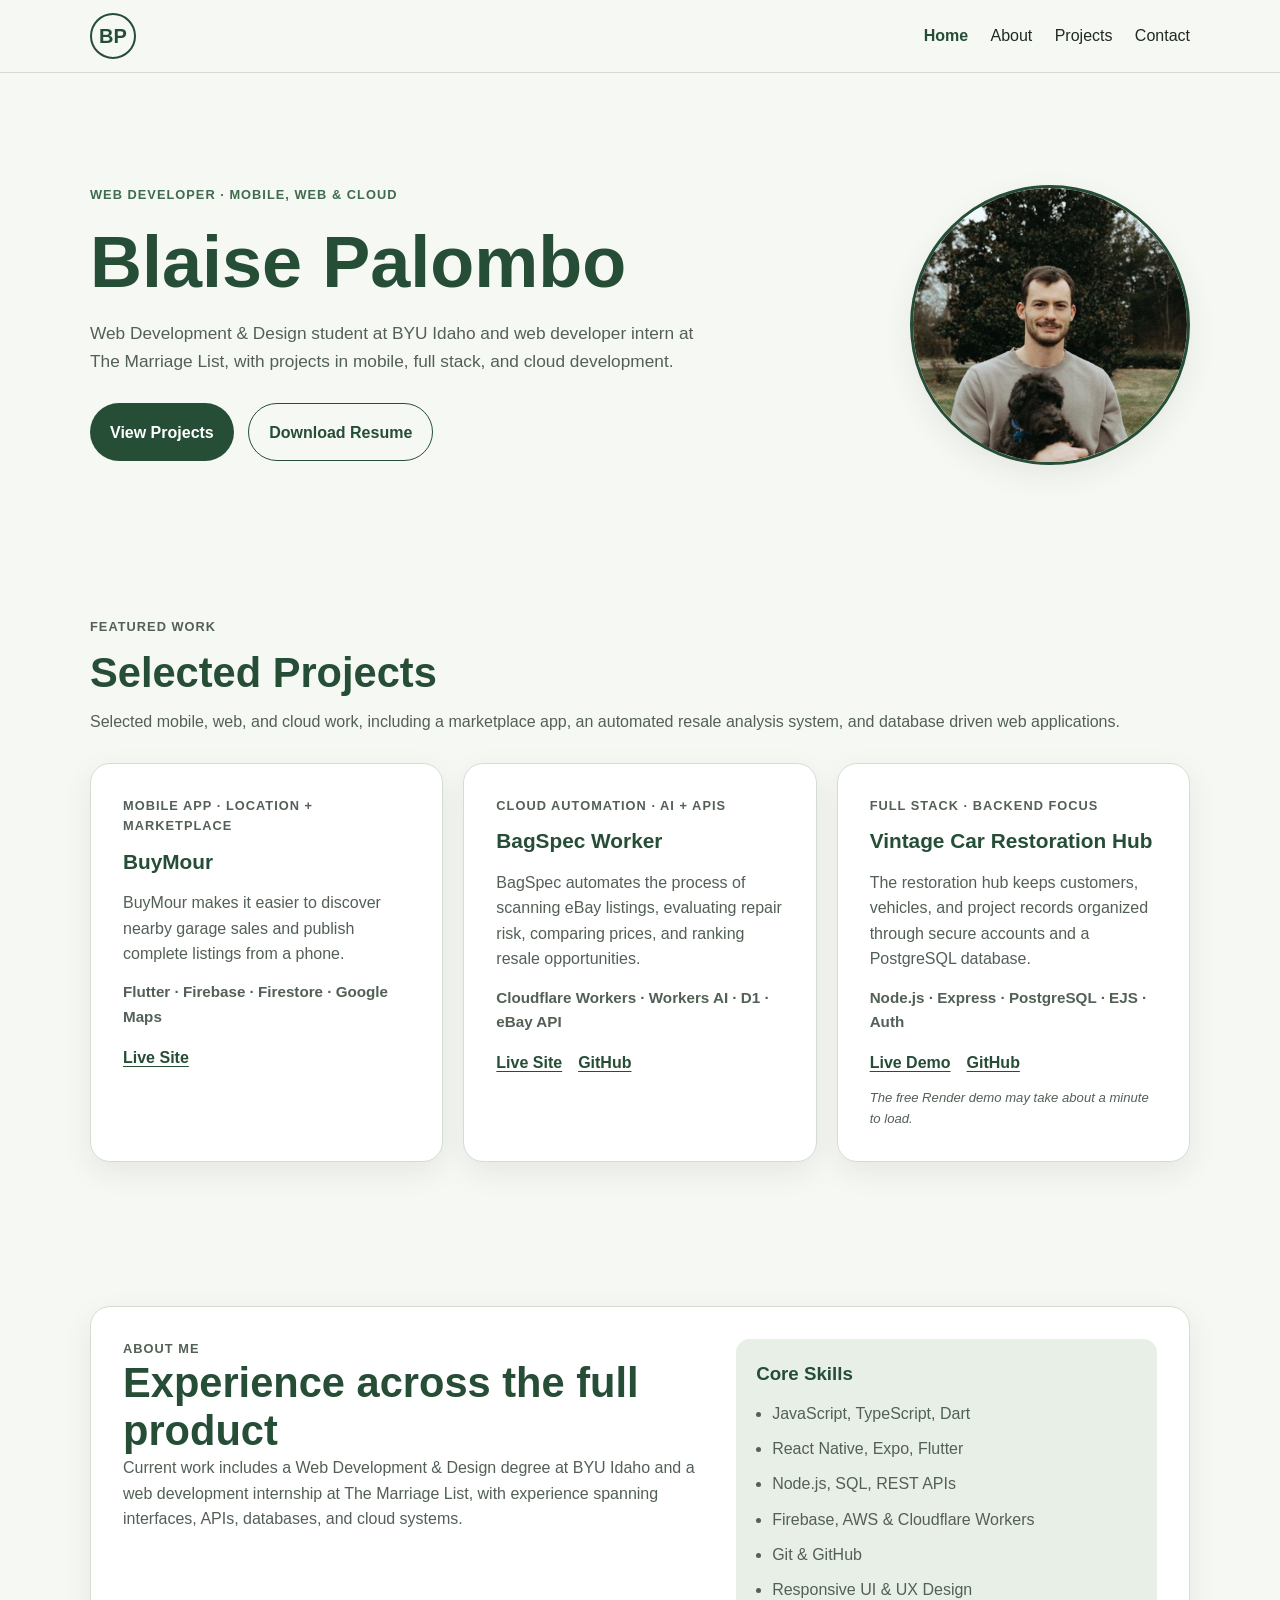
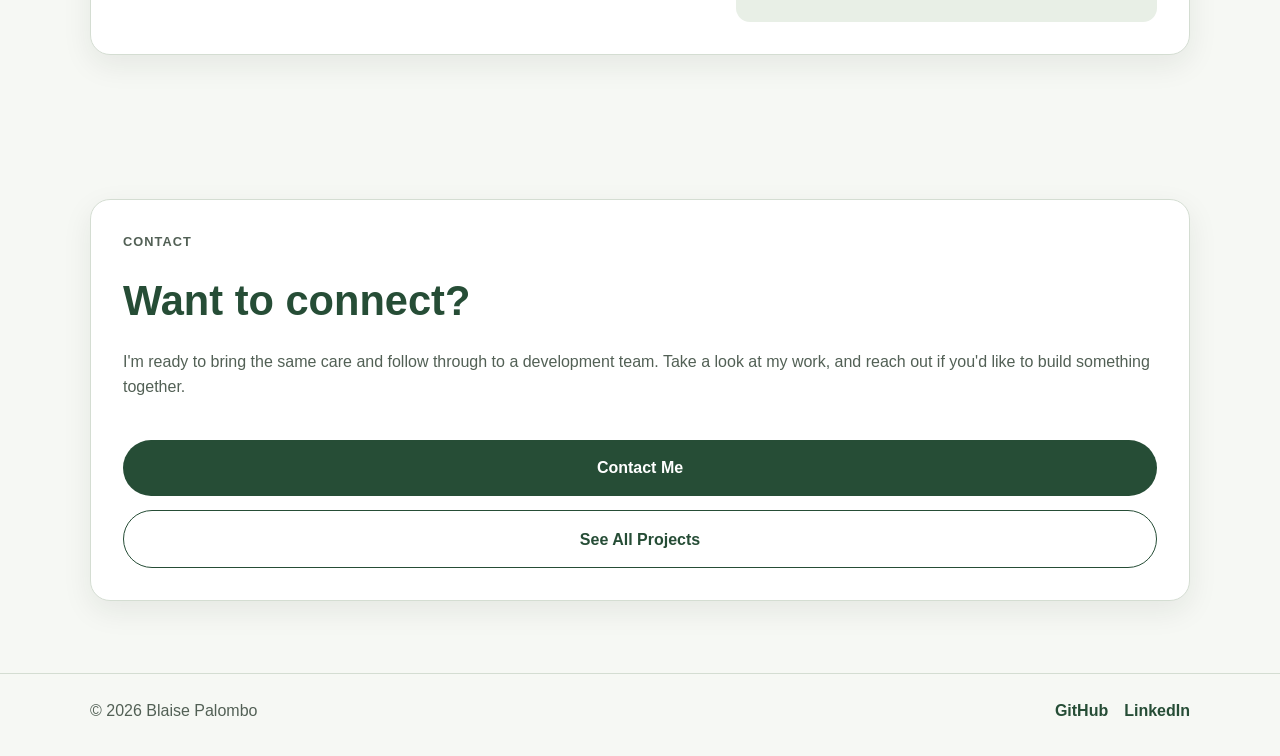
==== commit b185134d: "Link BuyMour to its live site Replace the BuyMour demo video and private GitHub links with a Live Si" ====
--- a/index.html
+++ b/index.html
@@ -79,8 +79,7 @@
               </p>
               <p class="tech-stack">Flutter &middot; Firebase &middot; Firestore &middot; Google Maps</p>
               <div class="card-links">
-                <a href="https://youtube.com/shorts/5besoRMktX0?feature=share" target="_blank" rel="noopener noreferrer" onclick="event.stopPropagation()">Watch Demo</a>
-                <a href="https://github.com/blaisepalombo/buymour" target="_blank" rel="noopener noreferrer" onclick="event.stopPropagation()">GitHub</a>
+                <a href="https://buymour.com" target="_blank" rel="noopener noreferrer" onclick="event.stopPropagation()">Live Site</a>
               </div>
             </div>
           </article>
